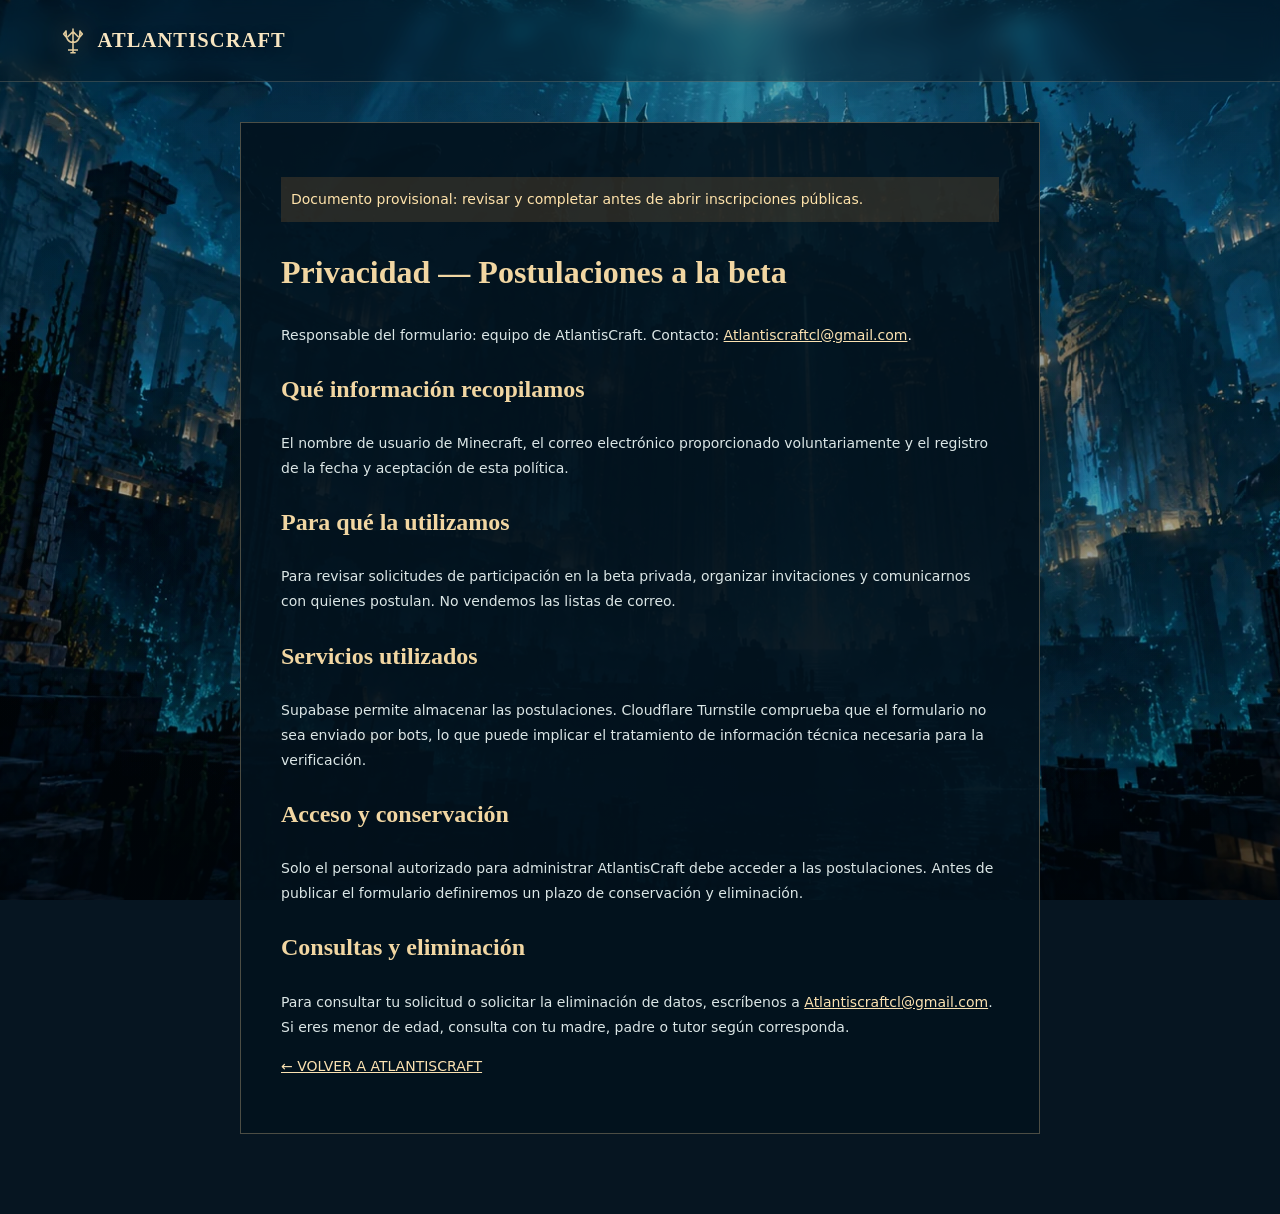
==== privacidad.html @ e22b6b85 "Primera version AtlantisCraft 2027" ====
<!doctype html>
<html lang="es-CL">
<head>
  <meta charset="UTF-8">
  <meta name="viewport" content="width=device-width, initial-scale=1">
  <meta name="robots" content="noindex,nofollow">
  <title>Privacidad | AtlantisCraft</title>
  <link rel="stylesheet" href="css/styles.css">
</head>
<body>
  <div class="scene" aria-hidden="true">
    <div class="scene-image"></div>
    <div class="scene-overlay"></div>
  </div>
  <header class="topbar" style="position:relative;z-index:1">
    <a class="brand" href="index.html">
      <img class="brand-symbol" src="assets/icons/tridente.svg" width="30" height="30" alt="">
      <span>ATLANTISCRAFT</span>
    </a>
  </header>
  <main class="privacy-page">
    <p class="draft-note">Documento provisional: revisar y completar antes de abrir inscripciones públicas.</p>
    <h1>Privacidad — Postulaciones a la beta</h1>
    <p>Responsable del formulario: equipo de AtlantisCraft. Contacto: <a href="mailto:Atlantiscraftcl@gmail.com">Atlantiscraftcl@gmail.com</a>.</p>

    <h2>Qué información recopilamos</h2>
    <p>El nombre de usuario de Minecraft, el correo electrónico proporcionado voluntariamente y el registro de la fecha y aceptación de esta política.</p>

    <h2>Para qué la utilizamos</h2>
    <p>Para revisar solicitudes de participación en la beta privada, organizar invitaciones y comunicarnos con quienes postulan. No vendemos las listas de correo.</p>

    <h2>Servicios utilizados</h2>
    <p>Supabase permite almacenar las postulaciones. Cloudflare Turnstile comprueba que el formulario no sea enviado por bots, lo que puede implicar el tratamiento de información técnica necesaria para la verificación.</p>

    <h2>Acceso y conservación</h2>
    <p>Solo el personal autorizado para administrar AtlantisCraft debe acceder a las postulaciones. Antes de publicar el formulario definiremos un plazo de conservación y eliminación.</p>

    <h2>Consultas y eliminación</h2>
    <p>Para consultar tu solicitud o solicitar la eliminación de datos, escríbenos a <a href="mailto:Atlantiscraftcl@gmail.com">Atlantiscraftcl@gmail.com</a>. Si eres menor de edad, consulta con tu madre, padre o tutor según corresponda.</p>
    <p><a href="index.html">← VOLVER A ATLANTISCRAFT</a></p>
  </main>
</body>
</html>
---- css/styles.css ----
/* ================================================================
   ATLANTISCRAFT — BETA V9
   Secciones: base / escena / navegación / héroe / modal / responsive
   ================================================================ */

:root {
  color-scheme: dark;
  --ink: #f6f1e7;
  --muted: #d0dce1;
  --gold: #e0bf82;
  --gold-light: #fbe2b2;
  --gold-dark: #826139;
  --panel: #091c28;
  --line: rgba(232, 202, 150, 0.32);
  --heading-font: "Cinzel", Georgia, serif;
  --display-font: "Cormorant Garamond", Georgia, serif;
  --ui-font: "Inter", system-ui, sans-serif;
}

*,
*::before,
*::after {
  box-sizing: border-box;
}

html {
  scroll-behavior: smooth;
}

body {
  min-height: 100vh;
  margin: 0;
  color: var(--ink);
  background: #061521;
  font-family: var(--ui-font);
  overflow-x: hidden;
}

button,
input {
  font: inherit;
}

button {
  cursor: pointer;
}

button,
a {
  -webkit-tap-highlight-color: transparent;
}

button:focus-visible,
a:focus-visible,
input:focus-visible {
  outline: 2px solid var(--gold-light);
  outline-offset: 4px;
}

a {
  color: var(--gold-light);
}

a:hover {
  color: white;
}

/* ESCENA: z-index positivo, delante del background del body. */
.scene {
  position: fixed;
  inset: 0;
  z-index: 0;
  overflow: hidden;
  pointer-events: none;
  background: #061521;
}

.scene-image,
.scene-overlay,
.scene-light,
.particles {
  position: absolute;
  inset: 0;
}

/* El tamaño replica un background-size: cover de la imagen original 1672 x 941.
   El brillo de la antorcha comparte coordenadas con la ilustración y nunca se desfasa
   cuando el navegador cambia de tamaño. */
.scene-image {
  inset: auto;
  left: 50%;
  top: 50%;
  width: max(100vw, 177.68vh);
  height: max(100vh, 56.28vw);
  width: max(100vw, 177.68svh);
  height: max(100svh, 56.28vw);
  background-image: url("../assets/img/atlantis-abyss.webp");
  background-position: center;
  background-repeat: no-repeat;
  background-size: 100% 100%;
  transform: translate3d(calc(-50% + var(--parallax-x, 0px)), calc(-50% + var(--parallax-y, 0px)), 0) scale(1.035);
  animation: abyss-drift 30s ease-in-out infinite alternate;
  will-change: transform;
}

.scene-overlay {
  background:
    radial-gradient(ellipse 68% 48% at 50% 48%, rgba(2, 15, 25, 0.59), rgba(3, 15, 25, 0.18) 65%, transparent 100%),
    linear-gradient(180deg, rgba(0, 9, 17, 0.36) 0%, rgba(0, 12, 20, 0.13) 28%, rgba(1, 12, 20, 0.19) 57%, rgba(0, 7, 14, 0.67) 100%);
}

.scene-light {
  background: radial-gradient(ellipse 45% 50% at 50% -7%, rgba(82, 207, 224, 0.19), transparent 100%);
  mix-blend-mode: screen;
  animation: light-breath 9s ease-in-out infinite alternate;
}

.particles {
  overflow: hidden;
}

.particle {
  position: absolute;
  bottom: -24px;
  width: var(--size, 5px);
  height: var(--size, 5px);
  border: 1px solid rgba(191, 234, 239, 0.3);
  border-radius: 50%;
  background: rgba(146, 226, 237, 0.14);
  box-shadow: 0 0 10px rgba(113, 214, 237, 0.25);
  opacity: 0;
  animation: rise var(--duration, 16s) linear var(--delay, 0s) infinite;
}

@keyframes rise {
  0% { transform: translate3d(0, 0, 0) scale(0.6); opacity: 0; }
  12% { opacity: 0.48; }
  85% { opacity: 0.26; }
  100% { transform: translate3d(var(--drift, 24px), -110vh, 0) scale(1.25); opacity: 0; }
}

@keyframes abyss-drift {
  0% {
    transform: translate3d(calc(-50% + var(--parallax-x, 0px)), calc(-50% + var(--parallax-y, 0px)), 0) scale(1.035);
  }
  100% {
    transform: translate3d(calc(-50% + var(--parallax-x, 0px)), calc(-50% + var(--parallax-y, 0px)), 0) scale(1.065);
  }
}

@keyframes light-breath {
  from { opacity: 0.45; }
  to { opacity: 0.88; }
}

/* ANTORCHA DEL EXPLORADOR, ubicada sobre la antorcha REAL del arte.
   Coordenada del archivo 1672x941: aprox. (571, 728), junto al fuego real.
   Todo queda dentro de .scene-image para acompañar su movimiento. */
.torch-effect {
  position: absolute;
  left: 34.15%;
  top: 77.36%;
  width: 1px;
  height: 1px;
  pointer-events: none;
  z-index: 2;
  filter: drop-shadow(0 0 3px rgba(255, 176, 66, 0.8));
}

.torch-halo {
  position: absolute;
  left: 0;
  top: 0;
  width: 92px;
  height: 92px;
  border-radius: 50%;
  background: radial-gradient(circle, rgba(255, 213, 104, 0.32) 0%, rgba(255, 150, 38, 0.17) 19%, rgba(250, 135, 30, 0.045) 47%, transparent 72%);
  transform: translate(-50%, -50%);
  mix-blend-mode: screen;
  filter: blur(5px);
  animation: torch-breath 2s ease-in-out infinite alternate;
}

.torch-flame {
  position: absolute;
  left: 0;
  top: 0;
  width: 7px;
  height: 12px;
  border-radius: 70% 10% 65% 35%;
  background: radial-gradient(ellipse at 46% 77%, #fffad2 0%, #ffe49a 30%, #fba23c 62%, rgba(239, 107, 22, 0.5) 100%);
  box-shadow: 0 0 6px 1px rgba(255, 192, 89, 0.53), 0 0 16px rgba(253, 144, 40, 0.22);
  transform: translate(-50%, -90%) rotate(12deg);
  transform-origin: 50% 92%;
  animation: torch-flicker 0.9s ease-in-out infinite alternate;
}

.torch-spark {
  position: absolute;
  left: 0;
  top: 0;
  width: 3px;
  height: 3px;
  border-radius: 50%;
  background: rgba(255, 211, 130, 0.92);
  box-shadow: 0 0 8px 2px rgba(255, 175, 81, 0.46);
  opacity: 0;
  animation: torch-spark 2.6s ease-out infinite;
}

.torch-spark--two { animation-delay: 0.8s; }
.torch-spark--three { animation-delay: 1.6s; }

@keyframes torch-breath {
  from { opacity: 0.58; transform: translate(-50%, -50%) scale(0.82); }
  to { opacity: 0.97; transform: translate(-50%, -50%) scale(1.20); }
}

@keyframes torch-flicker {
  0% { transform: translate(-50%, -88%) rotate(-12deg) scale(0.85, 1.08); opacity: 0.86; }
  50% { transform: translate(-44%, -99%) rotate(11deg) scale(0.96, 1.28); opacity: 1; }
  100% { transform: translate(-54%, -90%) rotate(-5deg) scale(1.02, 0.93); opacity: 0.88; }
}

@keyframes torch-spark {
  0% { transform: translate(0, -7px) scale(0.3); opacity: 0; }
  16% { opacity: 0.95; }
  100% { transform: translate(-12px, -73px) scale(0.4); opacity: 0; }
}

/* NAVEGACIÓN Y ESTRUCTURA */
.page-shell {
  position: relative;
  z-index: 1;
  min-height: 100vh;
  min-height: 100svh;
  display: flex;
  flex-direction: column;
}

.topbar {
  min-height: 82px;
  padding: 16px clamp(20px, 4.5vw, 72px);
  display: flex;
  justify-content: space-between;
  align-items: center;
  gap: 20px;
  border-bottom: 1px solid rgba(243, 224, 183, 0.19);
  background: rgba(3, 14, 22, 0.34);
  backdrop-filter: blur(10px);
}

.brand {
  display: inline-flex;
  align-items: center;
  gap: 10px;
  color: #f7e5c1;
  text-decoration: none;
  font-family: "Cinzel", Georgia, serif;
  font-weight: 800;
  font-size: clamp(15px, 1.6vw, 22px);
  letter-spacing: 0.055em;
  text-shadow: 0 3px 12px rgba(0, 0, 0, 0.4);
}

.brand-symbol,
.hero-emblem,
.modal-emblem {
  object-fit: contain;
  filter: drop-shadow(0 0 12px rgba(236, 189, 117, 0.35));
}

.controls {
  display: flex;
  align-items: center;
  gap: 10px;
}

.icon-button {
  min-height: 40px;
  padding: 10px 14px;
  border: 1px solid rgba(235, 205, 153, 0.48);
  border-radius: 3px;
  background: rgba(3, 15, 23, 0.67);
  color: #f1e3c9;
  font: 600 11px var(--ui-font);
  letter-spacing: 0.1em;
  transition: background 180ms ease, border-color 180ms ease;
}

.icon-button:hover {
  border-color: var(--gold-light);
  background: rgba(16, 53, 65, 0.85);
}

.icon-button--quiet {
  opacity: 0.82;
}

.icon-button[aria-pressed="false"] {
  opacity: 0.68;
}

.music-icon {
  color: var(--gold);
  margin-right: 7px;
  font-size: 17px;
}

/* PORTADA / HERO */
.hero {
  display: grid;
  flex: 1;
  place-items: center;
  width: 100%;
  padding: 48px 18px 72px;
  text-align: center;
}

.hero-content {
  position: relative;
  width: min(100%, 1100px);
  padding: 8px 0;
  text-shadow: 0 3px 18px rgba(0, 4, 9, 0.85);
}

.eyebrow,
.modal-kicker {
  color: var(--gold-light);
  font-family: "Cinzel", Georgia, serif;
  font-weight: 700;
  font-size: clamp(10px, 1vw, 12px);
  letter-spacing: 0.25em;
}

.eyebrow span {
  padding: 0 7px;
  color: var(--gold);
}

.hero-emblem {
  width: 48px;
  height: 48px;
  display: block;
  margin: 20px auto 14px;
  opacity: 0.93;
}

/* Volvemos a la tipografía CLARA de la primera Beta: Cinzel, NO Decorative.
   Líneas separadas para evitar que parezca una palabra pegada. */
.hero h1 {
  display: flex;
  flex-direction: column;
  align-items: center;
  gap: 3px;
  margin: 0;
  color: #f9efdc;
  font-family: var(--heading-font);
  font-size: clamp(47px, 7.5vw, 106px);
  font-weight: 800;
  line-height: 1.06;
  letter-spacing: 0.008em;
  text-transform: uppercase;
  text-shadow: 0 4px 3px rgba(0,0,0,0.7), 0 10px 32px rgba(0, 5, 10, 0.95);
}

.hero h1 .hero-title-line {
  display: block;
  white-space: nowrap;
}

.hero h1 .hero-title-line--gold {
  color: #e7c797;
}

.hero-divider {
  display: flex;
  align-items: center;
  justify-content: center;
  gap: 16px;
  max-width: 260px;
  margin: 22px auto 19px;
  color: var(--gold);
  font-size: 17px;
}

.hero-divider i {
  flex: 1;
  height: 1px;
  background: linear-gradient(to right, transparent, rgba(231, 198, 131, 0.85));
}

.hero-divider i:last-child {
  transform: rotate(180deg);
}

.hero-lead {
  margin: 0 0 7px;
  color: #ffebc8;
  font: 600 clamp(23px, 2.8vw, 33px)/1.25 var(--display-font);
  letter-spacing: 0.02em;
}

.hero-subtitle {
  max-width: 750px;
  margin: 0 auto;
  color: #f1eee8;
  font: 500 clamp(19px, 1.8vw, 23px)/1.48 var(--display-font);
  text-wrap: balance;
}

.hero-actions {
  margin-top: 31px;
}

/* Inspirado en el botón anterior: bronce oscuro, borde dorado y texto claro. */
.primary-button,
.submit-button {
  position: relative;
  min-height: 59px;
  overflow: hidden;
  border: 1px solid #e2bd7a;
  border-radius: 2px;
  background: linear-gradient(180deg, rgba(135, 95, 41, 0.9), rgba(52, 39, 24, 0.95));
  box-shadow: inset 0 1px 0 rgba(255, 234, 185, 0.34), 0 12px 33px rgba(0, 0, 0, 0.55);
  color: #fff0d1;
  font: 700 12px "Cinzel", Georgia, serif;
  letter-spacing: 0.14em;
  transition: transform 220ms ease, background 220ms ease, box-shadow 220ms ease;
}

.primary-button {
  width: min(100%, 365px);
  padding: 17px 30px;
}

.button-content {
  position: relative;
  z-index: 1;
}

.primary-button:hover,
.submit-button:hover:not(:disabled) {
  transform: translateY(-2px);
  background: linear-gradient(180deg, rgba(178, 137, 70, 0.95), rgba(68, 47, 24, 0.97));
  box-shadow: inset 0 1px 0 rgba(255, 234, 185, 0.55), 0 15px 40px rgba(0, 0, 0, 0.6), 0 0 26px rgba(213, 169, 90, 0.23);
}

.button-glow {
  position: absolute;
  inset: 0 auto 0 -40%;
  width: 30%;
  transform: skewX(-24deg);
  background: linear-gradient(90deg, transparent, rgba(255, 246, 216, 0.19), transparent);
  transition: left 750ms ease;
}

.primary-button:hover .button-glow {
  left: 135%;
}

.hero-note {
  margin: 25px 0 0;
  color: #e4d1b6;
  font: 600 10px "Cinzel", Georgia, serif;
  letter-spacing: 0.19em;
}

/* FOOTER */
.footer {
  min-height: 72px;
  padding: 17px clamp(20px, 4.5vw, 72px);
  display: flex;
  align-items: center;
  gap: 22px;
  border-top: 1px solid rgba(241, 214, 169, 0.2);
  background: rgba(1, 10, 18, 0.5);
  color: #ded4c7;
  font: 500 10px var(--ui-font);
  letter-spacing: 0.09em;
}

.footer a {
  text-decoration: none;
  font-weight: 600;
}

.footer-rule {
  flex: 1;
  height: 1px;
  background: rgba(237, 203, 152, 0.26);
}

/* VENTANA DE POSTULACIÓN */
dialog {
  width: min(520px, calc(100vw - 26px));
  max-height: min(90vh, 780px);
  overflow-y: auto;
  padding: 0;
  border: 1px solid rgba(232, 200, 140, 0.75);
  border-radius: 5px;
  color: var(--ink);
  background: linear-gradient(150deg, #10313c, #061b27 76%);
  box-shadow: 0 30px 100px rgba(0, 0, 0, 0.78);
}

dialog::backdrop {
  background: rgba(0, 5, 11, 0.77);
  backdrop-filter: blur(7px);
}

.modal-inner {
  position: relative;
  padding: clamp(24px, 4vw, 39px);
  text-align: center;
}

.modal-emblem {
  margin: 4px auto 7px;
}

.modal-close {
  position: absolute;
  right: 16px;
  top: 8px;
  border: none;
  background: transparent;
  color: var(--gold-light);
  font-size: 31px;
}

.modal-inner h2 {
  margin: 13px 0 10px;
  color: #f5e1b9;
  font: 600 clamp(33px, 4.2vw, 43px)/1.1 var(--display-font);
}

.modal-description {
  color: #d7e3e3;
  font: 500 18px/1.45 var(--display-font);
}

.notice {
  margin: 19px 0;
  padding: 12px 14px;
  border: 1px solid rgba(230, 193, 117, 0.4);
  border-radius: 3px;
  background: rgba(151, 110, 46, 0.12);
  color: #ead8b2;
  font: 12px/1.6 var(--ui-font);
  text-align: left;
}

.form-field {
  display: flex;
  flex-direction: column;
  gap: 8px;
  margin-top: 16px;
  text-align: left;
}

.form-field label {
  color: #e9d4b0;
  font: 700 11px var(--ui-font);
  letter-spacing: 0.09em;
}

.form-field input {
  width: 100%;
  min-height: 46px;
  padding: 10px 13px;
  border: 1px solid rgba(173, 204, 208, 0.4);
  border-radius: 3px;
  background: rgba(0, 8, 15, 0.5);
  color: white;
}

.form-field input::placeholder {
  color: #9aaeb5;
}

.form-field small {
  color: #c2cbd1;
  font-size: 11px;
}

.check-row {
  display: flex;
  align-items: flex-start;
  gap: 11px;
  margin-top: 20px;
  color: #e0e3e0;
  font: 12px/1.6 var(--ui-font);
  text-align: left;
}

.check-row input {
  width: 16px;
  height: 16px;
  margin-top: 3px;
  flex-shrink: 0;
  accent-color: #d2ae6c;
}

.turnstile-container {
  margin: 19px 0 10px;
}

.form-message {
  min-height: 18px;
  margin: 11px 0;
  font-size: 12px;
  line-height: 1.6;
}

.form-message[data-state="error"] {
  color: #ffb7a7;
}

.form-message[data-state="success"] {
  color: #a6efcd;
}

.submit-button {
  width: 100%;
  min-height: 50px;
  margin-top: 4px;
}

.submit-button:disabled {
  opacity: 0.46;
  cursor: not-allowed;
  transform: none;
  box-shadow: none;
}

.modal-footer {
  margin: 22px 0 0;
  color: #bfcbd0;
  font-size: 11px;
}

/* POLÍTICA DE PRIVACIDAD (BORRADOR) */
.privacy-page {
  position: relative;
  z-index: 1;
  width: min(800px, calc(100% - 34px));
  margin: 40px auto 80px;
  padding: clamp(22px, 4vw, 40px);
  border: 1px solid var(--line);
  background: rgba(3, 18, 29, 0.9);
  color: #dbe6e6;
  line-height: 1.8;
}

.privacy-page h1,
.privacy-page h2 {
  color: #f1d6a2;
  font-family: "Cinzel", Georgia, serif;
}

.privacy-page p,
.privacy-page li {
  font-size: 14px;
}

.privacy-page .draft-note {
  padding: 10px;
  background: rgba(149, 106, 53, 0.25);
  color: #ffe3ab;
}

/* RESPONSIVE */
@media (max-width: 760px) {
  .topbar { padding: 15px 19px; min-height: 73px; }
  .brand { font-size: 15px; letter-spacing: 0.02em; }
  .brand-symbol { width: 24px; height: 24px; }
  .controls { gap: 7px; }
  .icon-button { min-height: 35px; padding: 7px 9px; font-size: 10px; }
  .hero { padding: 55px 18px; }
  .hero h1 { font-size: clamp(39px, 8.8vw, 70px); letter-spacing: -0.01em; }
  .eyebrow { letter-spacing: 0.1em; line-height: 1.7; }
  .hero-subtitle { max-width: 520px; }
  .desktop-break { display: none; }
  .footer { flex-wrap: wrap; justify-content: center; gap: 10px 20px; text-align: center; }
  .footer-rule { display: none; }
}

@media (max-width: 420px) {
  .hero h1 { font-size: clamp(31px, 9.4vw, 45px); letter-spacing: -0.02em; }
  .hero-lead { font-size: 22px; }
  .hero-subtitle { font-size: 19px; }
  .hero-note { line-height: 1.8; }
  .brand { font-size: 13px; }
}

@media (prefers-reduced-motion: reduce) {
  *, *::before, *::after { animation: none !important; transition: none !important; }
  .scene-image { will-change: auto; }
  .torch-halo { opacity: 0.75; }
  .torch-flame { transform: translate(-50%, -90%); }
  .torch-spark { display: none; }
}


/* ================================================================
   V9 — CONTROLES DE AUDIO (recuperamos botón + deslizador)
   ================================================================ */
.audio-controls {
  display: flex;
  align-items: center;
  flex-wrap: wrap;
  justify-content: flex-end;
  gap: 10px;
}

.audio-controls .icon-button {
  white-space: nowrap;
  padding: 10px 14px;
}

.volume-control {
  display: inline-flex;
  align-items: center;
  gap: 9px;
  padding: 7px 12px;
  border: 1px solid rgba(235, 205, 153, 0.38);
  border-radius: 3px;
  background: rgba(3, 15, 23, 0.67);
  color: #f1e3c9;
}

.volume-control label {
  font: 600 10px var(--ui-font);
  letter-spacing: .1em;
}

.volume-control input[type="range"] {
  width: 100px;
  accent-color: var(--gold);
  cursor: pointer;
}

.volume-value {
  min-width: 33px;
  text-align: right;
  font: 600 10px var(--ui-font);
}

/* ================================================================
   V9 — LUZ DESLIZANTE: visible incluso sin hover
   ================================================================ */
.primary-button {
  isolation: isolate;
  transition: transform 220ms ease, background 220ms ease, box-shadow 220ms ease;
}

.button-glow {
  position: absolute;
  z-index: 0;
  inset: -40% auto -40% -60%;
  width: 34%;
  height: 180%;
  transform: skewX(-22deg);
  background: linear-gradient(
    90deg,
    transparent 0%,
    rgba(255, 246, 220, 0.10) 14%,
    rgba(255, 247, 213, 0.65) 48%,
    rgba(255, 255, 236, 0.43) 58%,
    transparent 100%
  );
  filter: blur(3px);
  pointer-events: none;
  animation: atlantis-button-sweep 5s ease-in-out infinite;
}

.primary-button:hover .button-glow {
  animation-duration: 2.2s;
}

@keyframes atlantis-button-sweep {
  0%, 13% { left: -60%; opacity: 0; }
  17% { opacity: 0.92; }
  40% { left: 145%; opacity: 0.92; }
  46%, 100% { left: 145%; opacity: 0; }
}

@media (max-width: 780px) {
  .topbar { flex-wrap: wrap; gap: 10px 12px; }
  .audio-controls { gap: 6px; }
  .volume-control { padding: 6px 9px; }
  .volume-control input[type="range"] { width: 70px; }
  .audio-controls .icon-button { font-size: 9px; min-height: 38px; }
}

@media (max-width: 520px) {
  .topbar { justify-content: center; }
  .brand { width: 100%; justify-content: center; }
  .audio-controls { justify-content: center; }
  .volume-control label { display: none; }
  .volume-control input[type="range"] { width: 55px; }
  .audio-controls .icon-button { padding: 8px 7px; font-size: 9px; }
  .volume-control { gap: 5px; }
}

@media (prefers-reduced-motion: reduce) {
  .button-glow { animation: none !important; left: -65%; opacity: 0; }
}
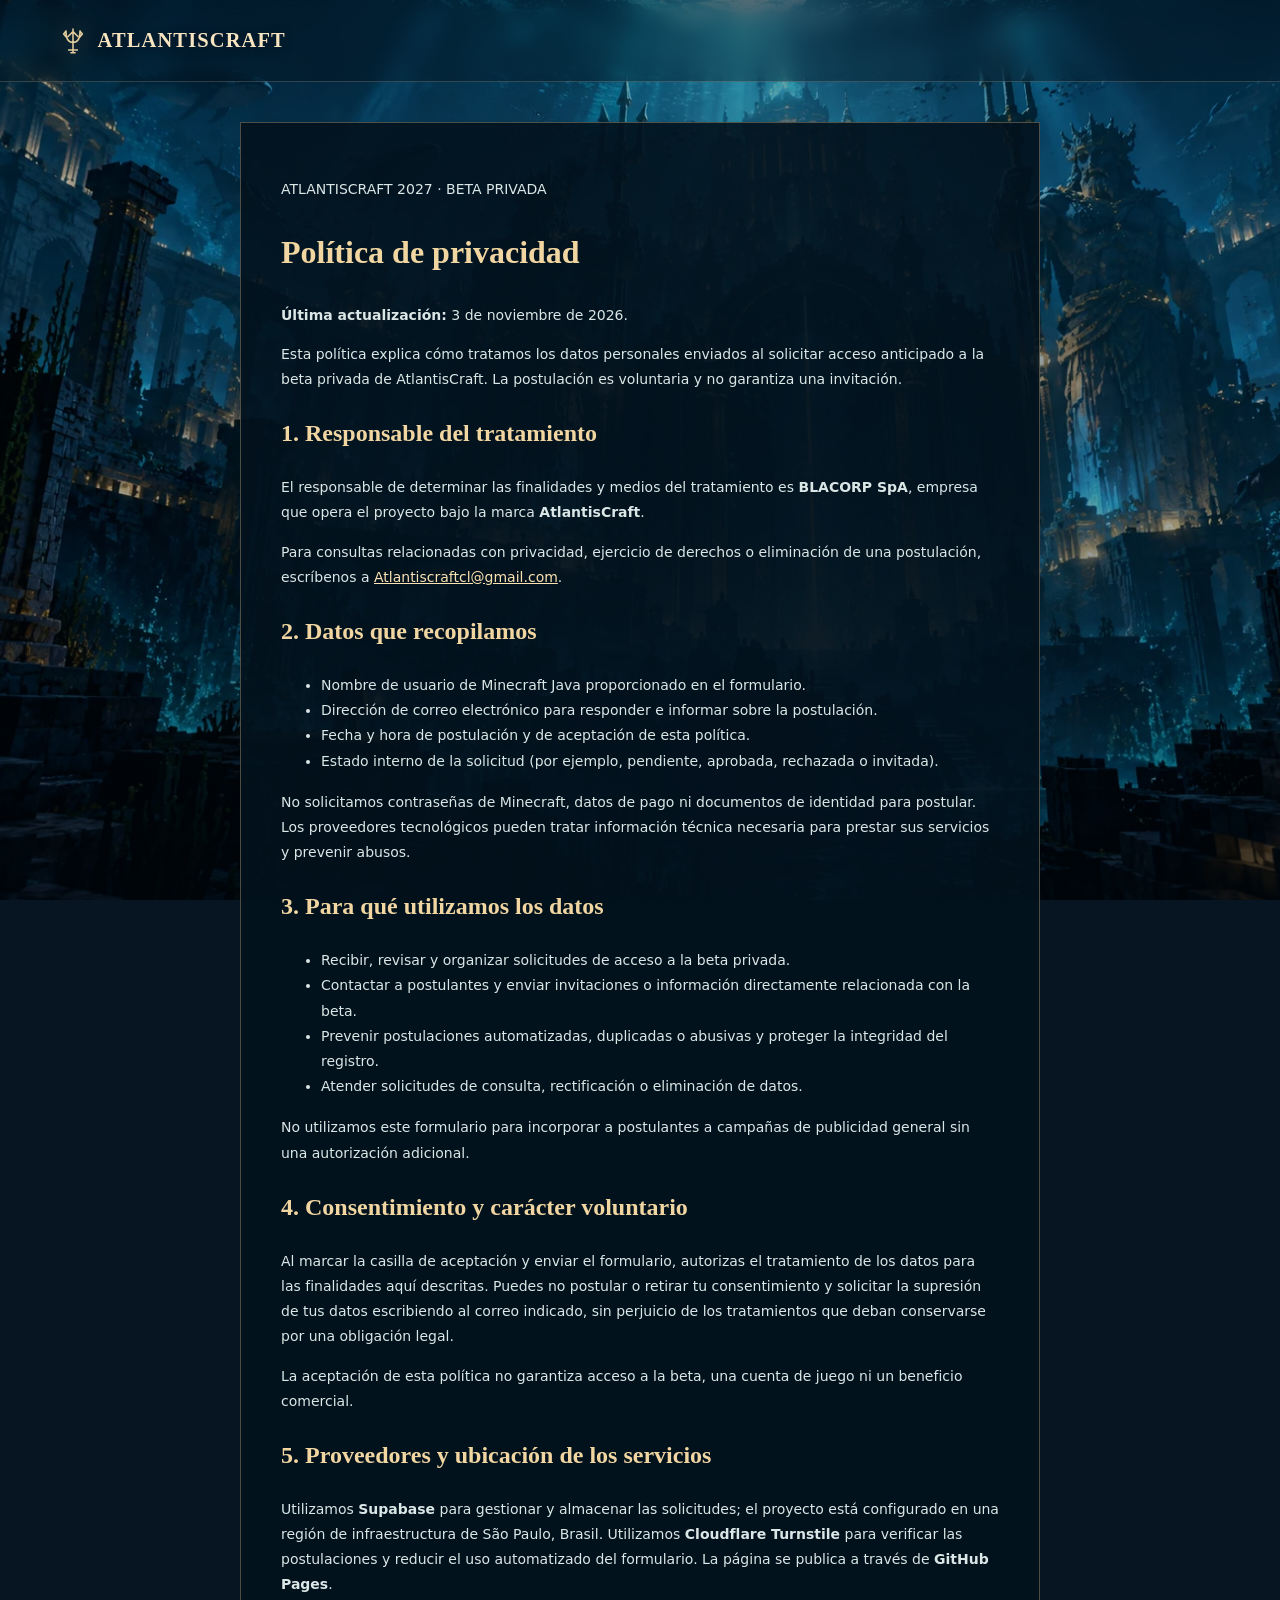
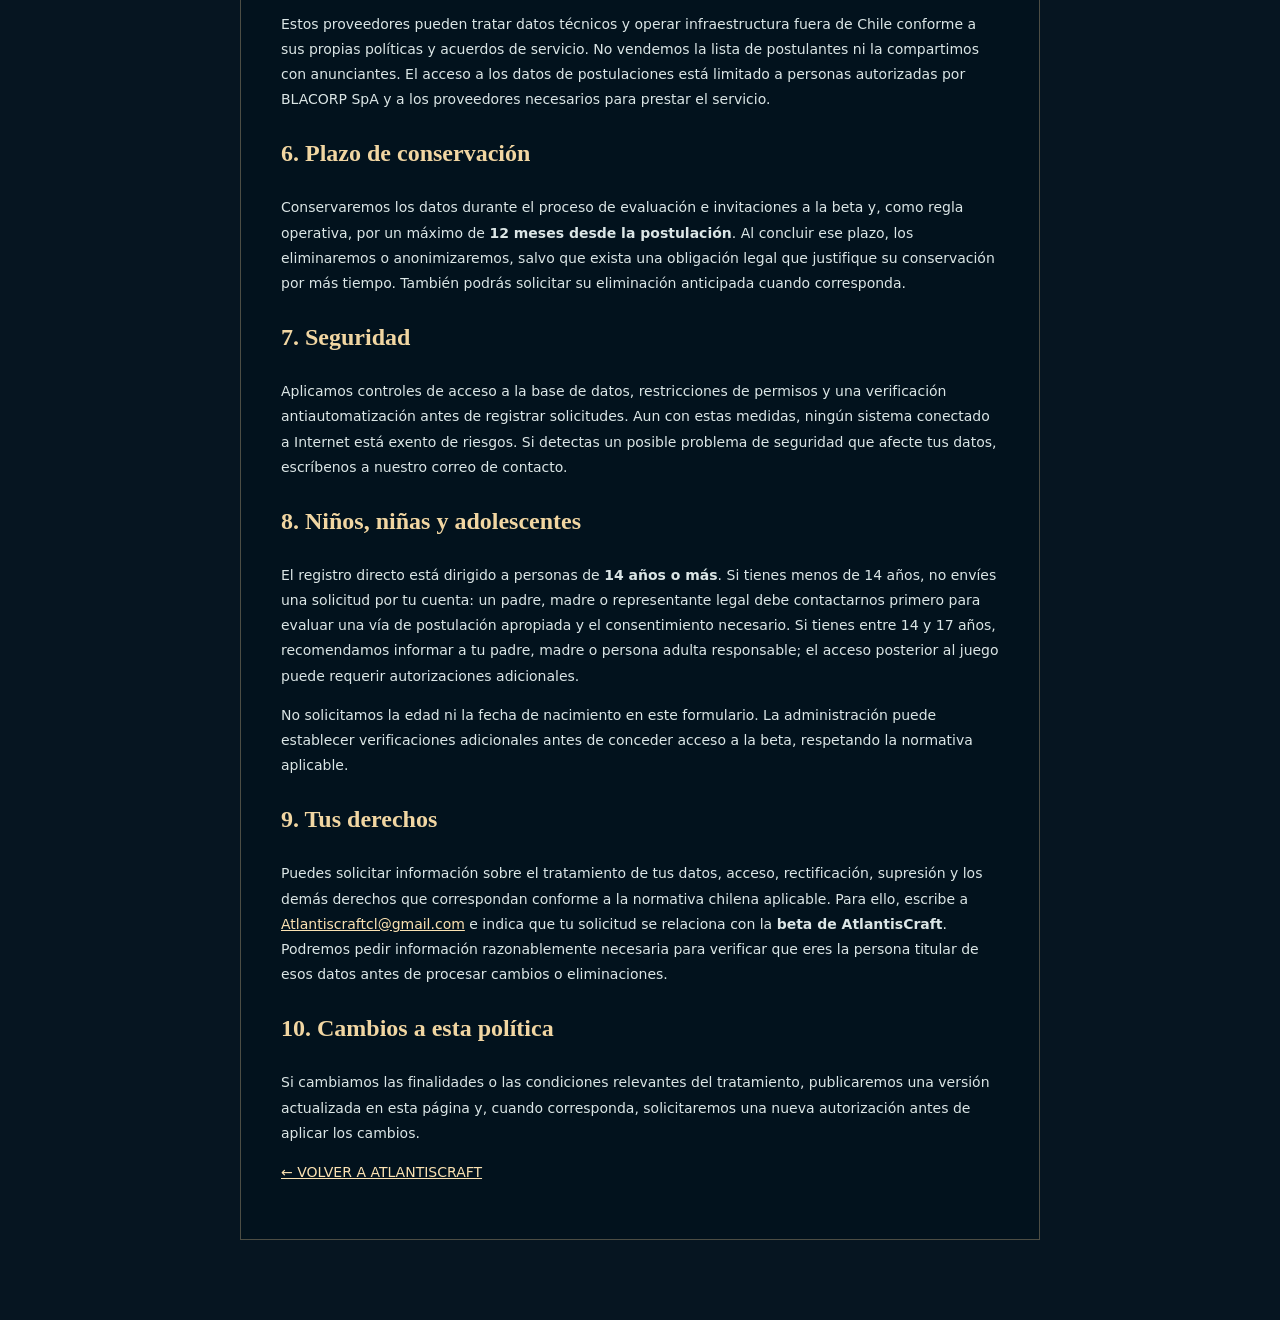
==== commit cdc93f0f: "Actualizar política de privacidad beta con BLACORP SpA" ====
--- a/privacidad.html
+++ b/privacidad.html
@@ -4,7 +4,10 @@
   <meta charset="UTF-8">
   <meta name="viewport" content="width=device-width, initial-scale=1">
   <meta name="robots" content="noindex,nofollow">
-  <title>Privacidad | AtlantisCraft</title>
+  <meta name="description" content="Política de privacidad para las postulaciones a la beta privada de AtlantisCraft 2027, administrada por BLACORP SpA.">
+  <meta name="theme-color" content="#05131e">
+  <title>Política de privacidad | AtlantisCraft 2027</title>
+  <link rel="icon" type="image/svg+xml" href="assets/icons/tridente.svg">
   <link rel="stylesheet" href="css/styles.css">
 </head>
 <body>
@@ -13,30 +16,63 @@
     <div class="scene-overlay"></div>
   </div>
   <header class="topbar" style="position:relative;z-index:1">
-    <a class="brand" href="index.html">
+    <a class="brand" href="index.html" aria-label="AtlantisCraft: volver al inicio">
       <img class="brand-symbol" src="assets/icons/tridente.svg" width="30" height="30" alt="">
       <span>ATLANTISCRAFT</span>
     </a>
   </header>
   <main class="privacy-page">
-    <p class="draft-note">Documento provisional: revisar y completar antes de abrir inscripciones públicas.</p>
-    <h1>Privacidad — Postulaciones a la beta</h1>
-    <p>Responsable del formulario: equipo de AtlantisCraft. Contacto: <a href="mailto:Atlantiscraftcl@gmail.com">Atlantiscraftcl@gmail.com</a>.</p>
+    <p>ATLANTISCRAFT 2027 · BETA PRIVADA</p>
+    <h1>Política de privacidad</h1>
+    <p><strong>Última actualización:</strong> 3 de noviembre de 2026.</p>
+    <p>Esta política explica cómo tratamos los datos personales enviados al solicitar acceso anticipado a la beta privada de AtlantisCraft. La postulación es voluntaria y no garantiza una invitación.</p>
 
-    <h2>Qué información recopilamos</h2>
-    <p>El nombre de usuario de Minecraft, el correo electrónico proporcionado voluntariamente y el registro de la fecha y aceptación de esta política.</p>
+    <h2>1. Responsable del tratamiento</h2>
+    <p>El responsable de determinar las finalidades y medios del tratamiento es <strong>BLACORP SpA</strong>, empresa que opera el proyecto bajo la marca <strong>AtlantisCraft</strong>.</p>
+    <p>Para consultas relacionadas con privacidad, ejercicio de derechos o eliminación de una postulación, escríbenos a <a href="mailto:Atlantiscraftcl@gmail.com">Atlantiscraftcl@gmail.com</a>.</p>
 
-    <h2>Para qué la utilizamos</h2>
-    <p>Para revisar solicitudes de participación en la beta privada, organizar invitaciones y comunicarnos con quienes postulan. No vendemos las listas de correo.</p>
+    <h2>2. Datos que recopilamos</h2>
+    <ul>
+      <li>Nombre de usuario de Minecraft Java proporcionado en el formulario.</li>
+      <li>Dirección de correo electrónico para responder e informar sobre la postulación.</li>
+      <li>Fecha y hora de postulación y de aceptación de esta política.</li>
+      <li>Estado interno de la solicitud (por ejemplo, pendiente, aprobada, rechazada o invitada).</li>
+    </ul>
+    <p>No solicitamos contraseñas de Minecraft, datos de pago ni documentos de identidad para postular. Los proveedores tecnológicos pueden tratar información técnica necesaria para prestar sus servicios y prevenir abusos.</p>
 
-    <h2>Servicios utilizados</h2>
-    <p>Supabase permite almacenar las postulaciones. Cloudflare Turnstile comprueba que el formulario no sea enviado por bots, lo que puede implicar el tratamiento de información técnica necesaria para la verificación.</p>
+    <h2>3. Para qué utilizamos los datos</h2>
+    <ul>
+      <li>Recibir, revisar y organizar solicitudes de acceso a la beta privada.</li>
+      <li>Contactar a postulantes y enviar invitaciones o información directamente relacionada con la beta.</li>
+      <li>Prevenir postulaciones automatizadas, duplicadas o abusivas y proteger la integridad del registro.</li>
+      <li>Atender solicitudes de consulta, rectificación o eliminación de datos.</li>
+    </ul>
+    <p>No utilizamos este formulario para incorporar a postulantes a campañas de publicidad general sin una autorización adicional.</p>
 
-    <h2>Acceso y conservación</h2>
-    <p>Solo el personal autorizado para administrar AtlantisCraft debe acceder a las postulaciones. Antes de publicar el formulario definiremos un plazo de conservación y eliminación.</p>
+    <h2>4. Consentimiento y carácter voluntario</h2>
+    <p>Al marcar la casilla de aceptación y enviar el formulario, autorizas el tratamiento de los datos para las finalidades aquí descritas. Puedes no postular o retirar tu consentimiento y solicitar la supresión de tus datos escribiendo al correo indicado, sin perjuicio de los tratamientos que deban conservarse por una obligación legal.</p>
+    <p>La aceptación de esta política no garantiza acceso a la beta, una cuenta de juego ni un beneficio comercial.</p>
 
-    <h2>Consultas y eliminación</h2>
-    <p>Para consultar tu solicitud o solicitar la eliminación de datos, escríbenos a <a href="mailto:Atlantiscraftcl@gmail.com">Atlantiscraftcl@gmail.com</a>. Si eres menor de edad, consulta con tu madre, padre o tutor según corresponda.</p>
+    <h2>5. Proveedores y ubicación de los servicios</h2>
+    <p>Utilizamos <strong>Supabase</strong> para gestionar y almacenar las solicitudes; el proyecto está configurado en una región de infraestructura de São Paulo, Brasil. Utilizamos <strong>Cloudflare Turnstile</strong> para verificar las postulaciones y reducir el uso automatizado del formulario. La página se publica a través de <strong>GitHub Pages</strong>.</p>
+    <p>Estos proveedores pueden tratar datos técnicos y operar infraestructura fuera de Chile conforme a sus propias políticas y acuerdos de servicio. No vendemos la lista de postulantes ni la compartimos con anunciantes. El acceso a los datos de postulaciones está limitado a personas autorizadas por BLACORP SpA y a los proveedores necesarios para prestar el servicio.</p>
+
+    <h2>6. Plazo de conservación</h2>
+    <p>Conservaremos los datos durante el proceso de evaluación e invitaciones a la beta y, como regla operativa, por un máximo de <strong>12 meses desde la postulación</strong>. Al concluir ese plazo, los eliminaremos o anonimizaremos, salvo que exista una obligación legal que justifique su conservación por más tiempo. También podrás solicitar su eliminación anticipada cuando corresponda.</p>
+
+    <h2>7. Seguridad</h2>
+    <p>Aplicamos controles de acceso a la base de datos, restricciones de permisos y una verificación antiautomatización antes de registrar solicitudes. Aun con estas medidas, ningún sistema conectado a Internet está exento de riesgos. Si detectas un posible problema de seguridad que afecte tus datos, escríbenos a nuestro correo de contacto.</p>
+
+    <h2>8. Niños, niñas y adolescentes</h2>
+    <p>El registro directo está dirigido a personas de <strong>14 años o más</strong>. Si tienes menos de 14 años, no envíes una solicitud por tu cuenta: un padre, madre o representante legal debe contactarnos primero para evaluar una vía de postulación apropiada y el consentimiento necesario. Si tienes entre 14 y 17 años, recomendamos informar a tu padre, madre o persona adulta responsable; el acceso posterior al juego puede requerir autorizaciones adicionales.</p>
+    <p>No solicitamos la edad ni la fecha de nacimiento en este formulario. La administración puede establecer verificaciones adicionales antes de conceder acceso a la beta, respetando la normativa aplicable.</p>
+
+    <h2>9. Tus derechos</h2>
+    <p>Puedes solicitar información sobre el tratamiento de tus datos, acceso, rectificación, supresión y los demás derechos que correspondan conforme a la normativa chilena aplicable. Para ello, escribe a <a href="mailto:Atlantiscraftcl@gmail.com">Atlantiscraftcl@gmail.com</a> e indica que tu solicitud se relaciona con la <strong>beta de AtlantisCraft</strong>. Podremos pedir información razonablemente necesaria para verificar que eres la persona titular de esos datos antes de procesar cambios o eliminaciones.</p>
+
+    <h2>10. Cambios a esta política</h2>
+    <p>Si cambiamos las finalidades o las condiciones relevantes del tratamiento, publicaremos una versión actualizada en esta página y, cuando corresponda, solicitaremos una nueva autorización antes de aplicar los cambios.</p>
+
     <p><a href="index.html">← VOLVER A ATLANTISCRAFT</a></p>
   </main>
 </body>
